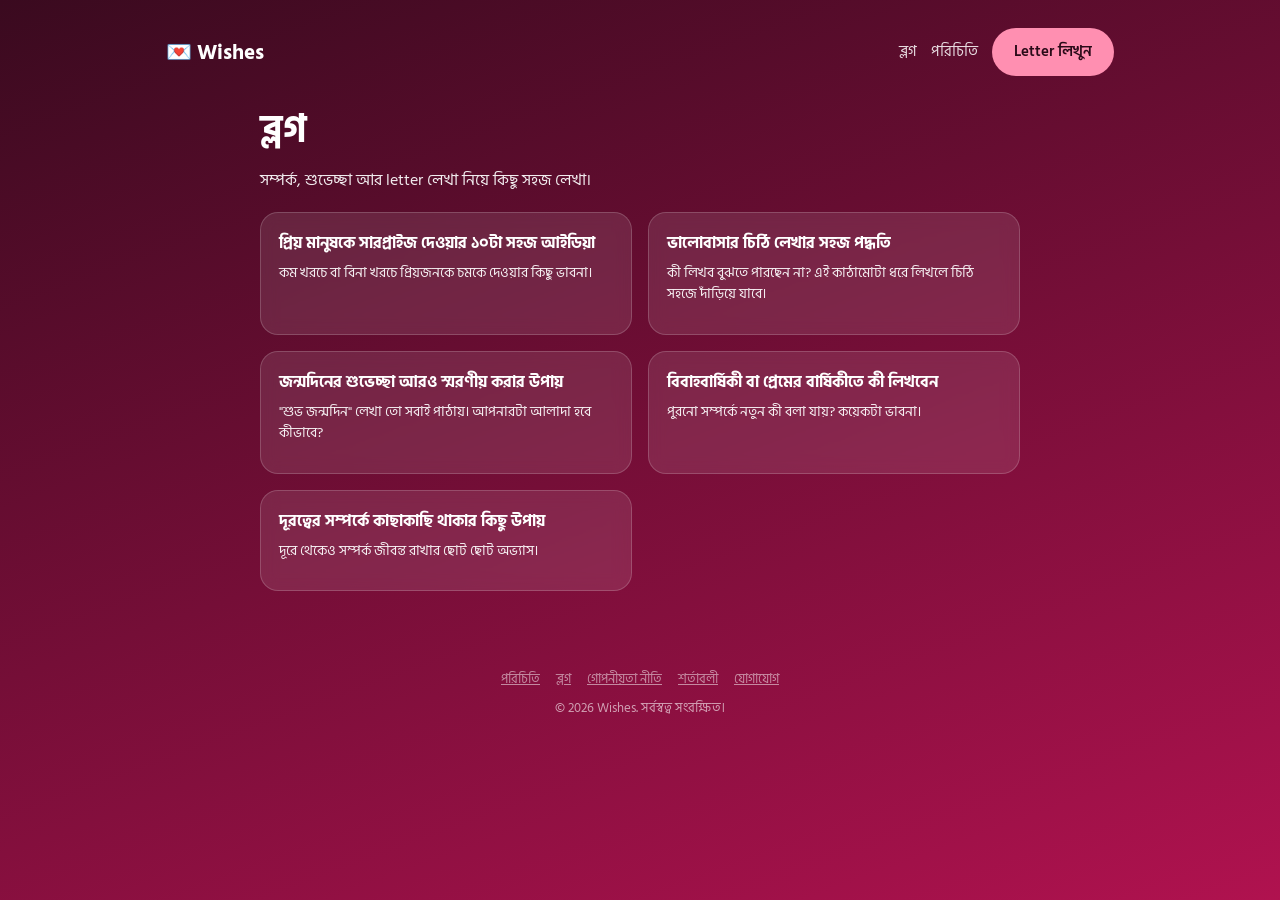
==== blog/index.html @ 9b83bd11 "Add hidden Naughty Desire 18+ template: gate, adult characters, outfits, sounds, shareable links Co-" ====
<!doctype html>
<html lang="bn">
<head>
  <meta charset="utf-8">
  <meta name="viewport" content="width=device-width, initial-scale=1">
  <title>ব্লগ — Wishes</title>
  <meta name="description" content="সম্পর্ক, শুভেচ্ছা ও letter লেখার টিপস।">
  <link rel="preconnect" href="https://fonts.googleapis.com">
  <link href="https://fonts.googleapis.com/css2?family=Hind+Siliguri:wght@400;600;700&display=swap" rel="stylesheet">
  <link rel="stylesheet" href="../css/style.css?v=10">
</head>
<body class="plain">
  <div class="wrap">
    <header class="top">
      <a class="logo" href="../index.html">💌 Wishes</a>
      <nav class="nav"><a href="../blog/index.html">ব্লগ</a><a href="../about.html">পরিচিতি</a><a class="btn" href="../create.html">Letter লিখুন</a></nav>
    </header>
    <main class="page">
      <h1>ব্লগ</h1>
      <p>সম্পর্ক, শুভেচ্ছা আর letter লেখা নিয়ে কিছু সহজ লেখা।</p>
      <div class="grid posts">
      <a class="card postcard" href="surprise-letter-ideas.html"><b>প্রিয় মানুষকে সারপ্রাইজ দেওয়ার ১০টা সহজ আইডিয়া</b><p class="note">কম খরচে বা বিনা খরচে প্রিয়জনকে চমকে দেওয়ার কিছু ভাবনা।</p></a>
      <a class="card postcard" href="how-to-write-a-love-letter.html"><b>ভালোবাসার চিঠি লেখার সহজ পদ্ধতি</b><p class="note">কী লিখব বুঝতে পারছেন না? এই কাঠামোটা ধরে লিখলে চিঠি সহজে দাঁড়িয়ে যাবে।</p></a>
      <a class="card postcard" href="birthday-wish-ideas.html"><b>জন্মদিনের শুভেচ্ছা আরও স্মরণীয় করার উপায়</b><p class="note">"শুভ জন্মদিন" লেখা তো সবাই পাঠায়। আপনারটা আলাদা হবে কীভাবে?</p></a>
      <a class="card postcard" href="anniversary-message-tips.html"><b>বিবাহবার্ষিকী বা প্রেমের বার্ষিকীতে কী লিখবেন</b><p class="note">পুরনো সম্পর্কে নতুন কী বলা যায়? কয়েকটা ভাবনা।</p></a>
      <a class="card postcard" href="long-distance-relationship-tips.html"><b>দূরত্বের সম্পর্কে কাছাকাছি থাকার কিছু উপায়</b><p class="note">দূরে থেকেও সম্পর্ক জীবন্ত রাখার ছোট ছোট অভ্যাস।</p></a>
      </div>
    </main>
  </div>
  <footer class="copy sitefoot"><nav><a href="../about.html">পরিচিতি</a><a href="../blog/index.html">ব্লগ</a><a href="../privacy.html">গোপনীয়তা নীতি</a><a href="../terms.html">শর্তাবলী</a><a href="../contact.html">যোগাযোগ</a></nav>© <span class="yr">2026</span> Wishes. সর্বস্বত্ব সংরক্ষিত।</footer>
  <script>document.querySelectorAll(".yr").forEach(function(e){e.textContent=new Date().getFullYear()});</script>
</body>
</html>
---- css/style.css ----
:root {
  --bg1: #3a0a1f; --bg2: #b0124f; --accent: #ff8fb1;
  --paper: #fff5f7; --ink: #4a1230;
  --radius: 18px;
}
* { box-sizing: border-box; margin: 0; padding: 0; }
html, body { min-height: 100%; }
body {
  font-family: "Hind Siliguri", system-ui, -apple-system, "Segoe UI", sans-serif;
  color: #fff; line-height: 1.6;
  background: linear-gradient(160deg, var(--bg1), var(--bg2)) fixed;
}
a { color: var(--accent); }
.wrap { max-width: 980px; margin: 0 auto; padding: 20px 16px 60px; }
header.top { display: flex; align-items: center; justify-content: space-between; padding: 8px 0 24px; }
.logo { font-weight: 700; font-size: 1.3rem; text-decoration: none; color: #fff; }
.btn {
  display: inline-block; border: 0; cursor: pointer; text-decoration: none;
  padding: 12px 22px; border-radius: 999px; font: inherit; font-weight: 600;
  background: var(--accent); color: #2a0a18;
  transition: transform .15s ease, box-shadow .15s ease;
}
.btn:hover { transform: translateY(-2px); box-shadow: 0 8px 24px rgba(0,0,0,.3); }
.btn.ghost { background: rgba(255,255,255,.12); color: #fff; }
.btn:disabled { opacity: .5; cursor: not-allowed; transform: none; }

.hero { text-align: center; padding: 40px 0 30px; }
.hero h1 { font-size: clamp(2rem, 6vw, 3.4rem); line-height: 1.2; margin-bottom: 14px; }
.hero p { max-width: 560px; margin: 0 auto 24px; opacity: .85; }

.grid { display: grid; gap: 16px; grid-template-columns: repeat(auto-fit, minmax(210px, 1fr)); }
.card {
  background: rgba(255,255,255,.10); border: 1px solid rgba(255,255,255,.18);
  border-radius: var(--radius); padding: 18px; backdrop-filter: blur(8px);
}
.tpl { cursor: pointer; text-align: center; transition: transform .2s, border-color .2s; }
.tpl:hover { transform: translateY(-4px); }
.tpl.sel { border-color: var(--accent); box-shadow: 0 0 0 2px var(--accent); }
.tpl .sw { height: 90px; border-radius: 12px; margin-bottom: 10px; display: grid; place-items: center; font-size: 2.2rem; }
.steps { margin-top: 36px; }
.steps h2, .section-title { margin-bottom: 14px; }

/* ফর্ম */
.form { display: grid; gap: 14px; }
label { display: grid; gap: 6px; font-size: .95rem; }
input, textarea {
  width: 100%; padding: 12px 14px; border-radius: 12px; font: inherit;
  border: 1px solid rgba(255,255,255,.25); background: rgba(0,0,0,.25); color: #fff;
}
textarea { min-height: 170px; resize: vertical; }
input::placeholder, textarea::placeholder { color: rgba(255,255,255,.45); }
.row { display: grid; gap: 14px; grid-template-columns: 1fr 1fr; }
@media (max-width: 560px) { .row { grid-template-columns: 1fr; } }
.counter { font-size: .8rem; opacity: .7; text-align: right; }
.note { font-size: .85rem; opacity: .75; }

.result { margin-top: 22px; display: none; text-align: center; }
.result.show { display: block; }
.result img { width: 220px; max-width: 70%; border-radius: 12px; background: #fff; padding: 8px; }
.linkbox { display: flex; gap: 8px; margin: 14px 0; }
.linkbox input { flex: 1; }
.actions { display: flex; gap: 10px; justify-content: center; flex-wrap: wrap; }

/* letter দেখার পেজ */
.stage { position: fixed; inset: 0; overflow: hidden; display: grid; place-items: center; padding: 16px; }
#bg { position: absolute; inset: 0; width: 100%; height: 100%; }
.center { position: relative; z-index: 2; text-align: center; width: 100%; max-width: 520px; }

/* Envelope: ফ্ল্যাপ উল্টে letter উঠে আসে */
.mail { position: relative; isolation: isolate; width: min(270px, 72vw); aspect-ratio: 3 / 2; margin: 0 auto; cursor: pointer; animation: float 3s ease-in-out infinite; }
.mail.open { animation: none; }
.mail > div { position: absolute; }
.mail-back { inset: 0; background: #e9769f; border-radius: 6px; box-shadow: 0 14px 30px rgba(0,0,0,.45); }
.mail-paper {
  left: 9%; right: 9%; top: 12%; bottom: 8%; background: #fff; border-radius: 4px; z-index: 2;
  padding: 10px; display: flex; flex-direction: column; gap: 7px; align-items: center;
  transition: transform 1.1s cubic-bezier(.2,.8,.2,1) .55s;
}
.mail-paper span { font-size: 1.3rem; }
.mail-paper i { display: block; height: 5px; width: 90%; background: #f3c6d6; border-radius: 3px; }
.mail-paper i.s { width: 55%; }
.mail-front { inset: 0; background: linear-gradient(160deg, #fbc2d6, #f48fb1); border-radius: 6px; clip-path: polygon(0 0, 50% 54%, 100% 0, 100% 100%, 0 100%); z-index: 3; }
.mail-flap {
  left: 0; top: 0; width: 100%; height: 54%; z-index: 4; transform-origin: top;
  background: linear-gradient(180deg, #ee6a9b, #d9477f); clip-path: polygon(0 0, 100% 0, 50% 100%);
  transition: transform .6s ease, z-index 0s .3s;
}
.mail.open .mail-flap { transform: perspective(500px) rotateX(180deg); z-index: 1; }
.mail.open .mail-paper { transform: translateY(-62%); }
.mail-label { left: 0; right: 0; bottom: 9%; z-index: 5; display: flex; flex-direction: column; text-align: center; color: #8a2552; font-size: .72rem; line-height: 1.35; transition: opacity .3s; }
.mail.open .mail-label { opacity: 0; }
.tap { right: 14%; top: 42%; z-index: 6; pointer-events: none; transition: opacity .2s; }
.tap b { display: block; font-size: 1.9rem; animation: tapmove 1.4s ease-in-out infinite; }
.tap::before { content: ""; position: absolute; left: 4px; top: -2px; width: 30px; height: 30px; border-radius: 50%; border: 2px solid rgba(255,255,255,.85); animation: ripple 1.4s ease-out infinite; }
.mail.open .tap { opacity: 0; }
.mail-shadow { width: 60%; height: 10px; margin: 16px auto 0; background: radial-gradient(ellipse, rgba(0,0,0,.45), transparent 70%); }
.center { transition: opacity .4s ease; }
.center.fade { opacity: 0; }

/* খোলার সময় পাপড়ি ও হার্টের burst */
.petal { position: absolute; z-index: 5; pointer-events: none; font-size: 18px; animation: petalfly 1.5s ease-out forwards; }
@keyframes petalfly {
  0% { opacity: 1; transform: translate(-50%, -50%) scale(.4) rotate(0); }
  70% { opacity: 1; }
  100% { opacity: 0; transform: translate(calc(-50% + var(--dx)), calc(-50% + var(--dy))) scale(1.1) rotate(var(--rot)); }
}
@keyframes tapmove { 0%, 100% { transform: translate(0, 0); } 50% { transform: translate(-6px, -6px); } }
@keyframes ripple { 0% { transform: scale(.3); opacity: 1; } 100% { transform: scale(1.6); opacity: 0; } }

.hint { margin-top: 22px; opacity: .85; animation: pulse 1.8s ease-in-out infinite; }
.locked { margin-top: 18px; }

.letter {
  display: none; position: relative; z-index: 2;
  width: 100%; max-width: 540px; max-height: 84vh; overflow-y: auto;
  background: rgba(255,255,255,.07); color: #fff; border: 1px solid rgba(255,255,255,.22);
  -webkit-backdrop-filter: blur(5px); backdrop-filter: blur(5px); text-shadow: 0 1px 8px rgba(0,0,0,.65);
  border-radius: 16px; padding: 28px 24px; box-shadow: 0 12px 40px rgba(0,0,0,.35); text-align: left;
  animation: rise .9s cubic-bezier(.2,.8,.2,1) both;
}
.letter.show { display: block; }
.letter .to, .letter .from { color: var(--accent); }
.letter .to { font-weight: 700; font-size: 1.25rem; margin-bottom: 14px; }
.letter .body { font-size: 1.08rem; white-space: pre-wrap; word-break: break-word; min-height: 3em; }
.letter .from { margin-top: 18px; text-align: right; font-weight: 600; opacity: 0; transition: opacity 1s; }
.letter .from.show { opacity: 1; }
.cursor::after { content: "|"; margin-left: 2px; animation: blink 1s steps(1) infinite; }
.footer-cta { margin-top: 16px; text-align: center; opacity: 0; transition: opacity 1s; }
.footer-cta.show { opacity: 1; }
.skip { position: absolute; right: 12px; top: 10px; font-size: .8rem; background: none; border: 0; color: #fff; opacity: .6; cursor: pointer; }

@keyframes float { 0%,100% { transform: translateY(0) } 50% { transform: translateY(-10px) } }
@keyframes pulse { 0%,100% { opacity: .5 } 50% { opacity: 1 } }
@keyframes blink { 50% { opacity: 0 } }
@keyframes rise { from { opacity: 0; transform: translateY(60px) scale(.94) } to { opacity: 1; transform: none } }

@media (prefers-reduced-motion: reduce) {
  * { animation-duration: .01ms !important; transition-duration: .01ms !important; }
}

.copy { text-align: center; font-size: .8rem; opacity: .6; padding: 18px 16px 26px; }
.copy.fixed { position: absolute; bottom: 0; left: 0; right: 0; z-index: 3; padding: 8px 16px 12px; }

/* ছবি */
.thumbs { display: flex; flex-wrap: wrap; gap: 10px; margin-top: 10px; }
.thumb { position: relative; width: 78px; height: 78px; }
.thumb img { width: 100%; height: 100%; object-fit: cover; border-radius: 10px; border: 1px solid rgba(255,255,255,.3); }
.thumb button { position: absolute; top: -8px; right: -8px; width: 24px; height: 24px; border-radius: 50%; border: 0; cursor: pointer; background: #fff; color: #333; font-size: 16px; line-height: 1; }
.lightbox { display: none; position: fixed; inset: 0; z-index: 20; background: rgba(0,0,0,.88); place-items: center; padding: 16px; cursor: zoom-out; }
.lightbox.show { display: grid; }
.lightbox img { max-width: 100%; max-height: 92vh; border-radius: 6px; }
.linkbtn { background: none; border: 0; color: inherit; font: inherit; text-decoration: underline; cursor: pointer; opacity: .8; }

[hidden] { display: none !important; }

/* দৃশ্য */
.scene { position: absolute; inset: 0; display: none; place-items: center; padding: 16px; z-index: 2; }
.scene.show { display: grid; animation: sceneIn .6s ease both; }
@keyframes sceneIn { from { opacity: 0; } to { opacity: 1; } }

/* Welcome */
.wbg { position: absolute; inset: 0; background-size: cover; background-position: center; z-index: 0; animation: kb 18s ease-in-out infinite alternate; }
.wbg::after { content: ""; position: absolute; inset: 0; background: linear-gradient(135deg, rgba(88,28,135,.78), rgba(190,24,93,.55), rgba(30,27,75,.78)); background-size: 200% 200%; animation: gshift 10s ease infinite; }
.wbg.nophoto { animation: none; }
.wbg.nophoto::after { opacity: .35; }
.wcontent { position: relative; z-index: 1; text-align: center; max-width: 520px; }
.wtitle { font-family: "Great Vibes", "Hind Siliguri", cursive; font-weight: 400; font-size: clamp(2.4rem, 9vw, 3.6rem); line-height: 1.15; margin-bottom: 14px; text-shadow: 0 4px 24px rgba(0,0,0,.5); }
.wsub { opacity: .92; margin-bottom: 26px; text-shadow: 0 2px 10px rgba(0,0,0,.5); }
@keyframes gshift { 0%, 100% { background-position: 0% 50%; } 50% { background-position: 100% 50%; } }
@keyframes kb { from { transform: scale(1); } to { transform: scale(1.08); } }

/* স্লাইডশো */
.slides-wrap { width: 100%; max-width: 560px; text-align: center; }
.track { position: relative; display: flex; gap: 16px; overflow-x: auto; scroll-snap-type: x mandatory; padding: 24px calc(50% - min(35vw, 130px)); scrollbar-width: none; -webkit-overflow-scrolling: touch; }
.track::-webkit-scrollbar { display: none; }
.slide { position: relative; flex: 0 0 min(70vw, 260px); scroll-snap-align: center; background: #fff; padding: 8px 8px 10px; border-radius: 6px; box-shadow: 0 10px 28px rgba(0,0,0,.4); transform: rotate(var(--r, 0deg)); cursor: zoom-in; }
.slide img { width: 100%; aspect-ratio: 3 / 4; object-fit: cover; display: block; border-radius: 3px; }
.slide .cap { position: absolute; left: 8px; right: 8px; bottom: 10px; padding: 22px 10px 8px; background: linear-gradient(transparent, rgba(60,20,120,.88)); color: #fff; font-size: .85rem; text-align: left; border-radius: 0 0 3px 3px; text-shadow: none; }
.dots { display: flex; gap: 6px; justify-content: center; margin: 4px 0 16px; }
.dots i { width: 7px; height: 7px; border-radius: 50%; background: rgba(255,255,255,.35); transition: .3s; }
.dots i.on { background: var(--accent); transform: scale(1.35); }
.slide-actions { display: flex; gap: 8px; justify-content: center; flex-wrap: wrap; }
.slide-actions .btn { padding: 10px 16px; font-size: .9rem; }

/* letter: টাইটেল কার্ড, ফিতা, কার্সিভ লেখা */
.letter .body { font-family: "Dancing Script", "Hind Siliguri", cursive; font-weight: 500; font-size: 1.2rem; }
.lhead { text-align: center; padding: 14px 12px; margin: 6px 0 18px; border-radius: 12px; background: rgba(255,255,255,.1); border: 1px solid rgba(255,255,255,.25); }
.ltitle { font-family: "Great Vibes", "Hind Siliguri", cursive; font-weight: 400; font-size: 2.1rem; line-height: 1.2; color: #ffd98a; }
.lsub { font-size: .85rem; opacity: .9; margin-top: 4px; }
.ribbon { position: absolute; top: 20px; left: -40px; width: 150px; transform: rotate(-45deg); text-align: center; background: var(--accent); color: #2a0a18; font-size: .62rem; font-weight: 700; letter-spacing: .06em; padding: 3px 0; text-shadow: none; box-shadow: 0 2px 6px rgba(0,0,0,.3); z-index: 2; }

/* ছবির থাম্বনেইল ও ক্যাপশন (তৈরির পেজ) */
.thumb { width: 110px; height: auto; }
.thumb img { width: 110px; height: 110px; }
.thumb .cap { width: 100%; margin-top: 6px; padding: 6px 8px; font-size: .8rem; border-radius: 8px; }
details.more { margin: 2px 0; }
details.more summary { cursor: pointer; padding: 8px 0; font-weight: 600; }

/* I ❤ YOU দৃশ্য */
.love { text-align: center; display: flex; align-items: center; justify-content: center; gap: .35em; flex-wrap: wrap; position: relative; cursor: pointer; }
.love .lw { font-size: clamp(2.6rem, 14vw, 5rem); font-weight: 700; letter-spacing: .06em; color: #fff; text-shadow: 0 0 24px var(--accent); opacity: 0; animation: loveIn .9s ease forwards; }
.love .lw:last-of-type { animation-delay: 1.3s; }
.love .lh { font-size: clamp(2.8rem, 15vw, 5.4rem); color: var(--accent); opacity: 0; filter: drop-shadow(0 0 18px var(--accent)); animation: loveIn .9s .6s ease forwards, beat 1.1s 1.5s ease-in-out infinite; }
.love small { flex-basis: 100%; margin-top: 18px; font-size: .8rem; opacity: 0; animation: loveIn 1s 2s ease forwards; color: #fff; }
@keyframes loveIn { from { opacity: 0; transform: translateY(14px) scale(.85); } to { opacity: .95; transform: none; } }
@keyframes beat { 0%, 100% { transform: scale(1); } 50% { transform: scale(1.22); } }
@media (prefers-reduced-motion: reduce) { .love .lw, .love .lh, .love small { animation: none; opacity: 1; } }

/* সাইটের সাধারণ পাতা (about, blog ইত্যাদি) */
.nav { display: flex; align-items: center; gap: 14px; flex-wrap: wrap; justify-content: flex-end; font-size: .95rem; }
.nav a:not(.btn) { color: #fff; text-decoration: none; opacity: .85; }
.nav a:not(.btn):hover { opacity: 1; text-decoration: underline; }
.page { max-width: 760px; margin: 0 auto; }
.page h1 { font-size: clamp(1.7rem, 5vw, 2.4rem); margin: 6px 0 14px; line-height: 1.25; }
.page h2 { font-size: 1.2rem; margin: 26px 0 8px; color: var(--accent); }
.page p, .page li { opacity: .92; margin-bottom: 10px; }
.page ul { padding-left: 1.3em; margin-bottom: 10px; }
.page .form { margin-top: 18px; }
.posts { grid-template-columns: repeat(auto-fill, minmax(260px, 1fr)); margin-top: 18px; }
.postcard { text-decoration: none; color: #fff; display: block; transition: transform .2s; }
.postcard:hover { transform: translateY(-3px); }
.postcard b { display: block; margin-bottom: 6px; }
.sitefoot nav { display: flex; flex-wrap: wrap; gap: 6px 16px; justify-content: center; margin-bottom: 8px; }
.sitefoot a, .copy a { color: #fff; opacity: .85; }
.copy.fixed nav { display: none; }

/* ল্যান্ডিং পেজ: galaxy ব্যাকগ্রাউন্ড ও আরও সুন্দর হিরো */
canvas.bgfixed { position: fixed; inset: 0; width: 100%; height: 100%; z-index: 0; pointer-events: none; }
body.landing .wrap, body.landing .copy { position: relative; z-index: 1; }
body.landing { background: #04030f; }
.hero h1 { background: linear-gradient(90deg, #fff, var(--accent), #fff); background-size: 200% auto; -webkit-background-clip: text; background-clip: text; color: transparent; animation: shine 6s linear infinite; }
@keyframes shine { to { background-position: 200% center; } }
.hero .btn { box-shadow: 0 0 28px rgba(255, 143, 177, .45); animation: glowpulse 2.4s ease-in-out infinite; }
@keyframes glowpulse { 50% { box-shadow: 0 0 42px rgba(255, 143, 177, .8); } }
.reveal { opacity: 0; transform: translateY(22px); transition: opacity .7s ease, transform .7s ease; }
.reveal.in { opacity: 1; transform: none; }
.tpl { transition: transform .25s, box-shadow .25s; }
.tpl:hover { transform: translateY(-4px) scale(1.02); box-shadow: 0 10px 30px rgba(0,0,0,.35); }
.mini { text-align: center; margin-top: 8px; }
.faq details { background: rgba(255,255,255,.07); border-radius: 14px; padding: 12px 16px; margin-bottom: 10px; }
.faq summary { cursor: pointer; font-weight: 600; }
.faq p { margin-top: 8px; opacity: .9; }
@media (prefers-reduced-motion: reduce) { .hero h1, .hero .btn { animation: none; } .reveal { opacity: 1; transform: none; transition: none; } }
.check { display: flex; align-items: center; gap: 10px; cursor: pointer; }
.check input { width: 20px; height: 20px; flex: none; accent-color: var(--accent); }

/* summer থিমের "মোড বদল" */
body.t-summer .letter { max-height: 68vh; align-self: start; margin-top: 3vh; }
body.t-summer .stage::after { content: ""; position: absolute; inset: 0; pointer-events: none; z-index: 1; opacity: 0; transition: opacity 1.6s; background: radial-gradient(ellipse at 50% 55%, rgba(255,60,120,0) 40%, rgba(120,0,50,.65) 100%); }
body.mood-on .stage::after { opacity: 1; animation: heartbeat 1.1s ease-in-out infinite; }
body.mood-on .letter { border-color: rgba(255,150,190,.5); box-shadow: 0 0 40px rgba(255,70,130,.35), 0 12px 40px rgba(0,0,0,.35); background: rgba(80,0,35,.28); }
@keyframes heartbeat { 0%, 100% { transform: scale(1); } 15% { transform: scale(1.04); } 30% { transform: scale(1); } 45% { transform: scale(1.06); } }
@media (prefers-reduced-motion: reduce) { body.mood-on .stage::after { animation: none; } }

/* anime-style চুমুর দৃশ্য */
.kiss { position: relative; width: min(420px, 94vw); text-align: center; cursor: pointer; }
.kiss-svg { width: 100%; height: auto; overflow: visible; filter: drop-shadow(0 8px 24px rgba(0,0,0,.35)); }
.kiss small { display: block; margin-top: 6px; font-size: .8rem; opacity: .7; color: #fff; }
.kiss .boy { transform: translateX(46px); animation: kBoy 2s .4s cubic-bezier(.5,0,.2,1) forwards, kBob 3s 2.4s ease-in-out infinite; }
.kiss .girl { transform: translateX(-46px); animation: kGirl 2s .4s cubic-bezier(.5,0,.2,1) forwards, kBob 3s 2.4s ease-in-out infinite; }
.kiss .blush { opacity: 0; animation: kFade 1s 2s ease forwards; }
.kiss .lips { opacity: 0; transform-origin: 150px 112px; animation: kFade .4s 2.2s ease forwards, kBeat 1s 2.6s ease-in-out infinite; }
.kiss .kglow { opacity: 0; animation: kFade 1.5s 2s ease forwards; }
.kheart i { position: absolute; left: 50%; top: 38%; font-style: normal; font-size: 22px; opacity: 0; animation: kUp 2.8s ease-out infinite; }
.kheart i:nth-child(1) { animation-delay: 2.3s; --dx: -40px; } .kheart i:nth-child(2) { animation-delay: 2.7s; --dx: 20px; font-size: 28px; }
.kheart i:nth-child(3) { animation-delay: 3.1s; --dx: 55px; } .kheart i:nth-child(4) { animation-delay: 3.4s; --dx: -15px; font-size: 30px; }
.kheart i:nth-child(5) { animation-delay: 3.8s; --dx: -60px; } .kheart i:nth-child(6) { animation-delay: 4.1s; --dx: 35px; }
@keyframes kBoy { to { transform: translateX(1px); } }
@keyframes kGirl { to { transform: translateX(-1px); } }
@keyframes kBob { 0%, 100% { translate: 0 0; } 50% { translate: 0 -3px; } }
@keyframes kFade { to { opacity: 1; } }
@keyframes kBeat { 50% { transform: scale(1.35); } }
@keyframes kUp { 0% { opacity: 0; transform: translate(0, 0) scale(.6); } 15% { opacity: 1; } 100% { opacity: 0; transform: translate(var(--dx), -150px) scale(1.2); } }
@media (prefers-reduced-motion: reduce) { .kiss .boy { animation: none; transform: translateX(1px); } .kiss .girl { animation: none; transform: translateX(-1px); } .kiss .blush, .kiss .lips, .kiss .kglow { animation: none; opacity: 1; } .kheart { display: none; } }

/* ---------- Naughty Desire (১৮+) ---------- */
body.t-desire-page { background: linear-gradient(160deg, #14030a, #3a0a1f 60%, #1a0620) fixed; }
.badge18 { background: #c1121f; color: #fff; font-weight: 700; padding: 4px 10px; border-radius: 999px; font-size: .85rem; }
.nd-title { font-size: clamp(1.8rem, 6vw, 2.6rem); margin-bottom: 6px; }
.nd-gate { position: fixed; inset: 0; z-index: 999; display: grid; place-items: center; padding: 16px; background: rgba(10, 0, 6, .96); }
.nd-box { max-width: 440px; width: 100%; background: #1d0812; border: 1px solid rgba(255, 107, 143, .4); border-radius: 18px; padding: 26px 22px; text-align: center; box-shadow: 0 0 60px rgba(193, 18, 31, .35); }
.nd-box h2 { margin: 6px 0 10px; }
.nd-box p { opacity: .85; margin-bottom: 14px; }
.nd-box .check { text-align: left; margin-bottom: 10px; font-size: .95rem; }
.nd-box .actions { justify-content: center; margin-top: 14px; }
.nd-lock { font-size: 2.6rem; }
.nd-gal { display: grid; grid-template-columns: repeat(auto-fill, minmax(104px, 1fr)); gap: 10px; }
.nd-card { background: rgba(255, 255, 255, .06); border: 2px solid transparent; border-radius: 14px; padding: 8px 6px; color: #fff; cursor: pointer; font: inherit; text-align: center; transition: transform .2s, border-color .2s; }
.nd-card:hover { transform: translateY(-3px); }
.nd-card.sel { border-color: var(--accent); box-shadow: 0 0 18px rgba(255, 107, 143, .35); }
.nd-card svg { width: 100%; height: auto; display: block; }
.nd-card b { display: block; font-size: .85rem; margin-top: 4px; }
.nd-card small { opacity: .7; font-size: .75rem; }
.nd-pals { display: flex; gap: 10px; margin-top: 12px; flex-wrap: wrap; }
.nd-pal { border: 2px solid transparent; border-radius: 999px; padding: 8px 16px; color: #fff; font: inherit; cursor: pointer; }
.nd-pal.sel { border-color: #fff; }

/* view পাতায় desire মোড */
#chr { position: absolute; right: 3vw; bottom: 26px; width: min(38vw, 170px); z-index: 1; pointer-events: none; filter: drop-shadow(0 0 22px var(--accent)); display: none; animation: chrIn 1.2s ease both; }
body.t-desire #chr { display: block; }
#chr svg { width: 100%; height: auto; display: block; }
body.t-desire .letter { max-height: 66vh; align-self: start; margin-top: 3vh; }
body.t-desire .stage::after { content: ""; position: absolute; inset: 0; pointer-events: none; z-index: 1; background: radial-gradient(ellipse at 50% 55%, rgba(255,60,120,0) 40%, rgba(90,0,40,.65) 100%); animation: heartbeat 1.1s ease-in-out infinite; }
body.t-desire .letter { border-color: rgba(255,150,190,.45); box-shadow: 0 0 40px rgba(255,70,130,.3), 0 12px 40px rgba(0,0,0,.35); background: rgba(70,0,30,.28); }
.sfxbtn { position: absolute; bottom: 52px; left: 12px; z-index: 5; background: rgba(0,0,0,.35); border: 1px solid rgba(255,255,255,.3); color: #fff; border-radius: 999px; padding: 6px 12px; cursor: pointer; display: none; font: inherit; }
body.t-desire .sfxbtn { display: block; }
@keyframes chrIn { from { opacity: 0; transform: translateY(20px); } to { opacity: 1; transform: none; } }
@media (prefers-reduced-motion: reduce) { body.t-desire .stage::after, #chr { animation: none; } }
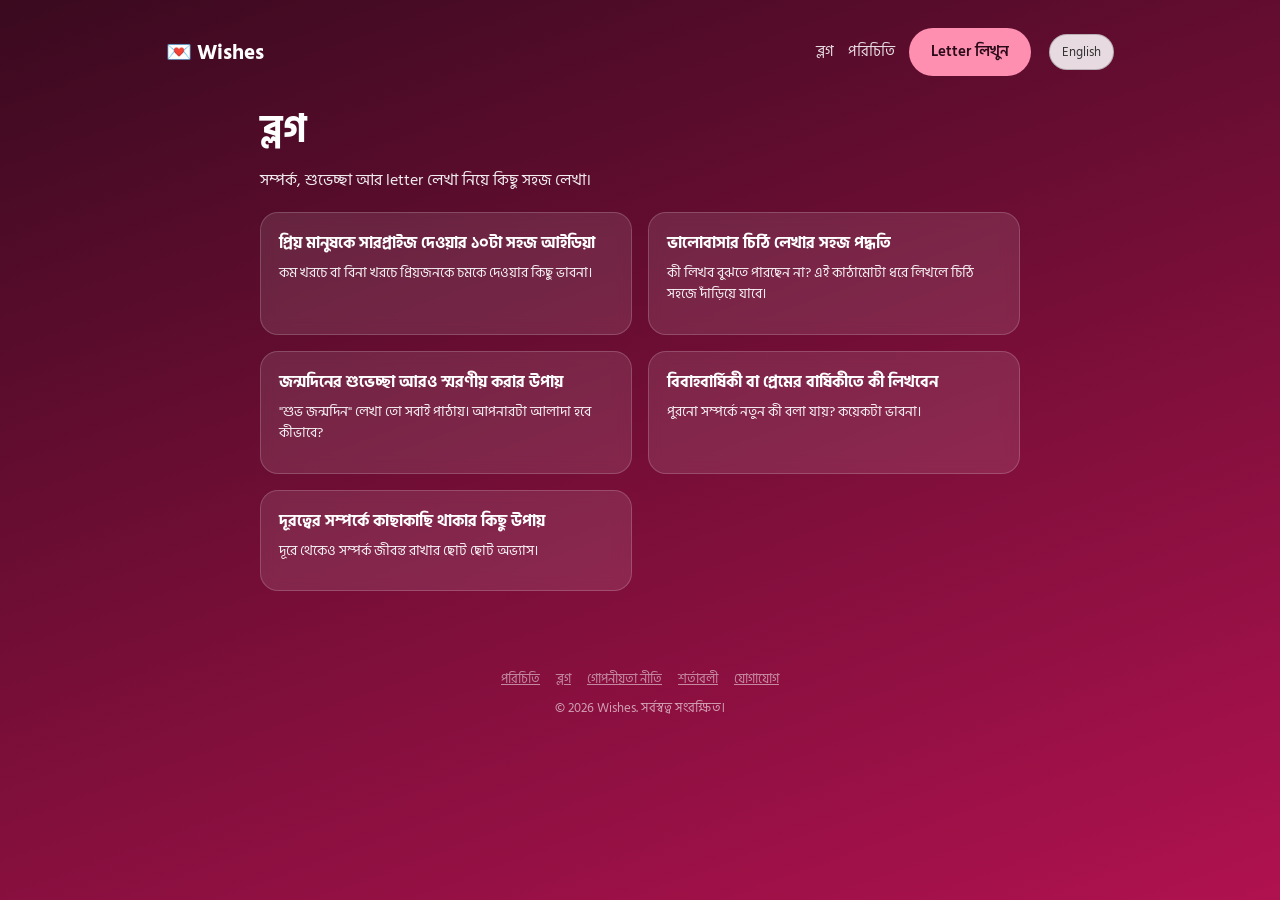
==== commit d84bbd4e: "Add Bangla/English language switch for all pages; force desktop layout on phones (except letter view" ====
--- a/blog/index.html
+++ b/blog/index.html
@@ -7,7 +7,10 @@
   <meta name="description" content="সম্পর্ক, শুভেচ্ছা ও letter লেখার টিপস।">
   <link rel="preconnect" href="https://fonts.googleapis.com">
   <link href="https://fonts.googleapis.com/css2?family=Hind+Siliguri:wght@400;600;700&display=swap" rel="stylesheet">
-  <link rel="stylesheet" href="../css/style.css?v=10">
+  <link rel="stylesheet" href="../css/style.css?v=16">
+  <script src="../js/fit.js?v=16"></script>
+  <script defer src="../js/i18n-en.js?v=16"></script>
+  <script defer src="../js/i18n.js?v=16"></script>
 </head>
 <body class="plain">
   <div class="wrap">
--- a/css/style.css
+++ b/css/style.css
@@ -296,13 +296,30 @@
 .nd-pal.sel { border-color: #fff; }
 
 /* view পাতায় desire মোড */
-#chr { position: absolute; right: 3vw; bottom: 26px; width: min(38vw, 170px); z-index: 1; pointer-events: none; filter: drop-shadow(0 0 22px var(--accent)); display: none; animation: chrIn 1.2s ease both; }
+#chr { position: absolute; right: 3vw; bottom: 42px; width: min(38vw, 170px); z-index: 1; pointer-events: none; filter: drop-shadow(0 0 22px var(--accent)); display: none; animation: chrIn 1.2s ease both; }
 body.t-desire #chr { display: block; }
 #chr svg { width: 100%; height: auto; display: block; }
 body.t-desire .letter { max-height: 66vh; align-self: start; margin-top: 3vh; }
-body.t-desire .stage::after { content: ""; position: absolute; inset: 0; pointer-events: none; z-index: 1; background: radial-gradient(ellipse at 50% 55%, rgba(255,60,120,0) 40%, rgba(90,0,40,.65) 100%); animation: heartbeat 1.1s ease-in-out infinite; }
-body.t-desire .letter { border-color: rgba(255,150,190,.45); box-shadow: 0 0 40px rgba(255,70,130,.3), 0 12px 40px rgba(0,0,0,.35); background: rgba(70,0,30,.28); }
+body.t-desire .stage::after { content: ""; position: absolute; inset: 0; pointer-events: none; z-index: 1; background: radial-gradient(ellipse at 50% 55%, rgba(255,60,120,0) 40%, rgba(150,20,80,.5) 100%); animation: heartbeat 1.1s ease-in-out infinite; }
+body.t-desire .letter { border-color: rgba(255,150,190,.45); box-shadow: 0 0 40px rgba(255,70,130,.3), 0 12px 40px rgba(0,0,0,.35); background: rgba(120,20,60,.22); }
 .sfxbtn { position: absolute; bottom: 52px; left: 12px; z-index: 5; background: rgba(0,0,0,.35); border: 1px solid rgba(255,255,255,.3); color: #fff; border-radius: 999px; padding: 6px 12px; cursor: pointer; display: none; font: inherit; }
 body.t-desire .sfxbtn { display: block; }
 @keyframes chrIn { from { opacity: 0; transform: translateY(20px); } to { opacity: 1; transform: none; } }
 @media (prefers-reduced-motion: reduce) { body.t-desire .stage::after, #chr { animation: none; } }
+
+.chrname { text-align: center; margin-top: 4px; font-weight: 700; font-size: .95rem; color: #fff; text-shadow: 0 1px 8px rgba(0,0,0,.7), 0 0 14px var(--accent); }
+
+/* প্রাইভেট ছবি: ওয়াটারমার্ক, সেভ-নিরুৎসাহ, টাইমার */
+.slide[data-wm] { position: relative; }
+.slide[data-wm] img { -webkit-touch-callout: none; user-select: none; -webkit-user-drag: none; }
+.slide[data-wm]::after { content: attr(data-wm); position: absolute; right: 8px; bottom: 8px; color: rgba(255,255,255,.7); font-size: .75rem; font-weight: 700; text-shadow: 0 1px 4px rgba(0,0,0,.8); pointer-events: none; letter-spacing: .04em; }
+.ptimer { position: absolute; left: 0; right: 0; top: 10px; text-align: center; font-size: .8rem; opacity: .85; color: #fff; pointer-events: none; }
+.pnote { margin-top: 10px; font-size: .85rem; opacity: .85; text-align: center; color: #fff; }
+body.in-slides #chr { display: none; }
+
+/* ভাষা বদলের বাটন */
+.langbtn{position:fixed;top:10px;left:10px;z-index:9999;padding:5px 12px;border-radius:999px;border:1px solid rgba(255,255,255,.35);background:rgba(20,10,30,.55);color:#fff;font:600 13px/1 inherit;font-family:inherit;cursor:pointer;backdrop-filter:blur(6px)}
+.langbtn:hover{background:rgba(20,10,30,.8)}
+body.plain .langbtn,body.light .langbtn{background:rgba(255,255,255,.85);color:#333;border-color:rgba(0,0,0,.2)}
+
+.nav .langbtn,header.top>.langbtn{position:static;margin-left:4px;font-size:13px;padding:6px 12px;vertical-align:middle}
